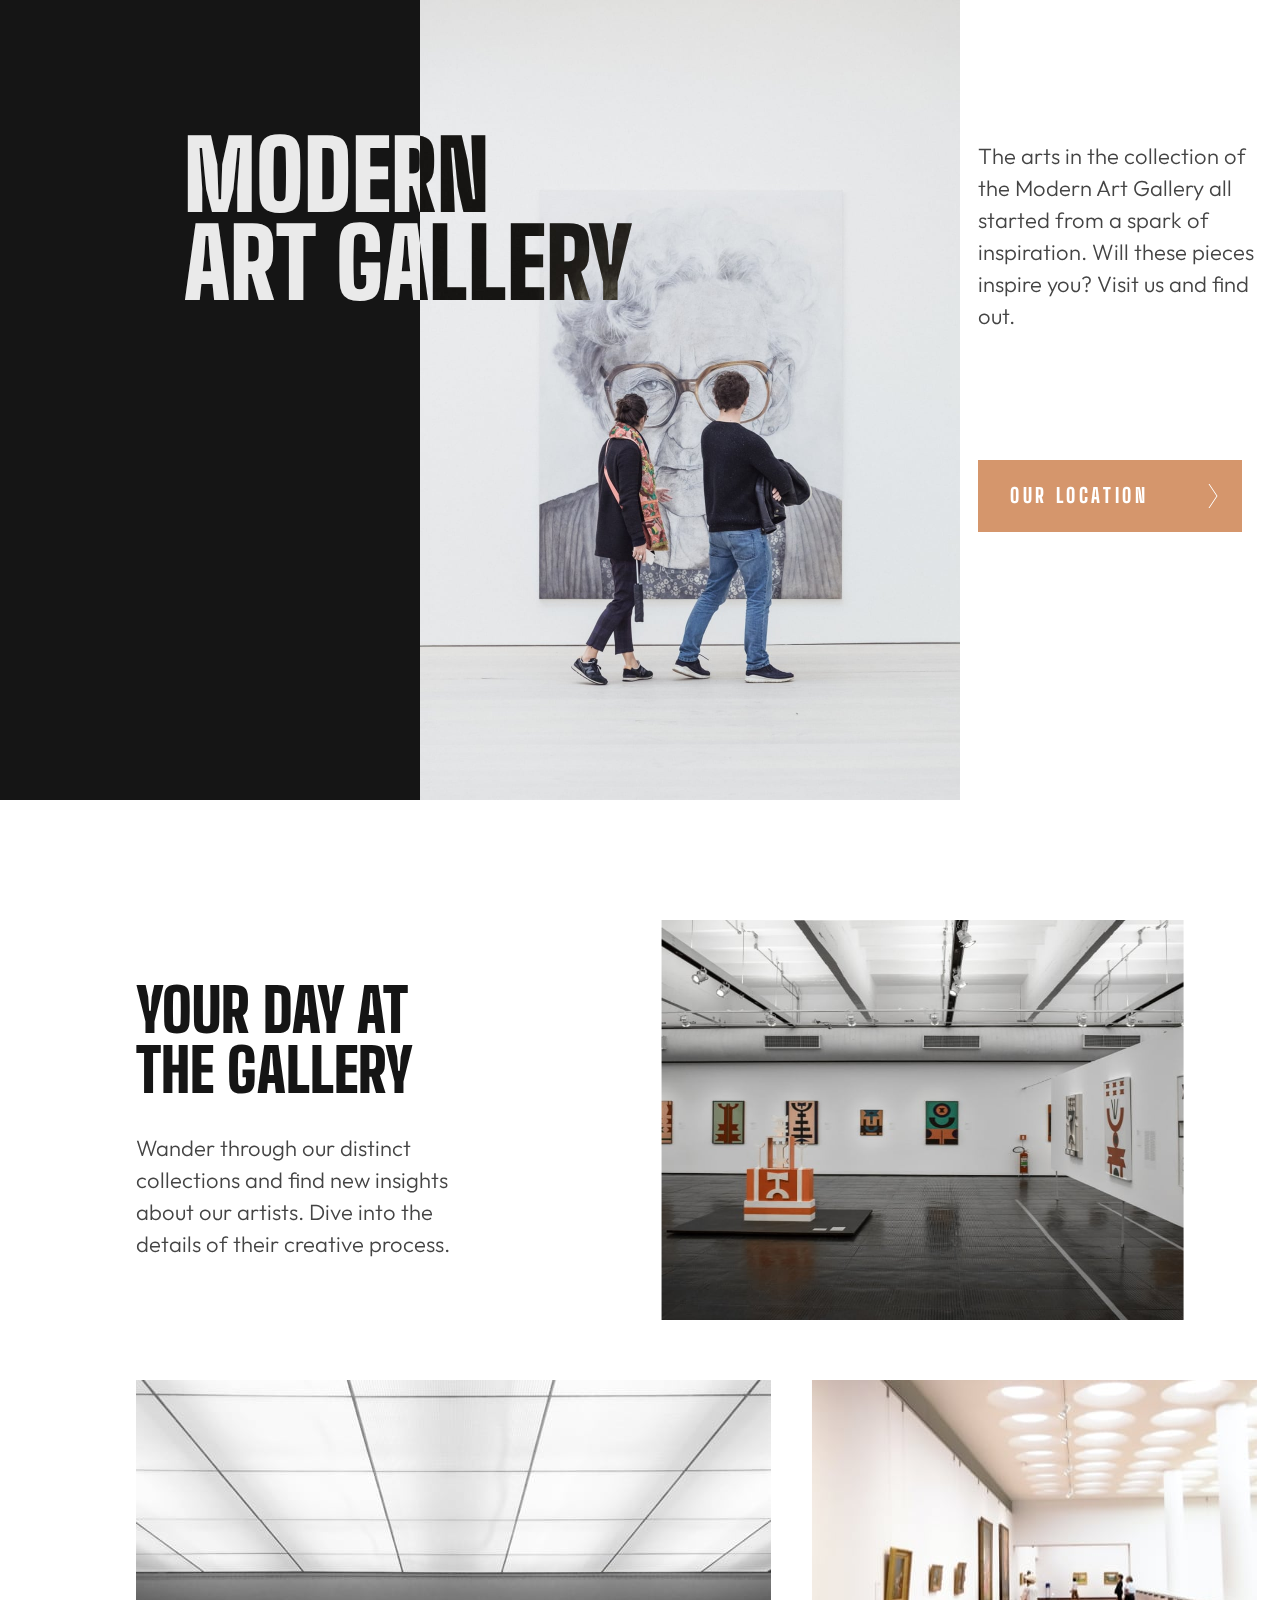
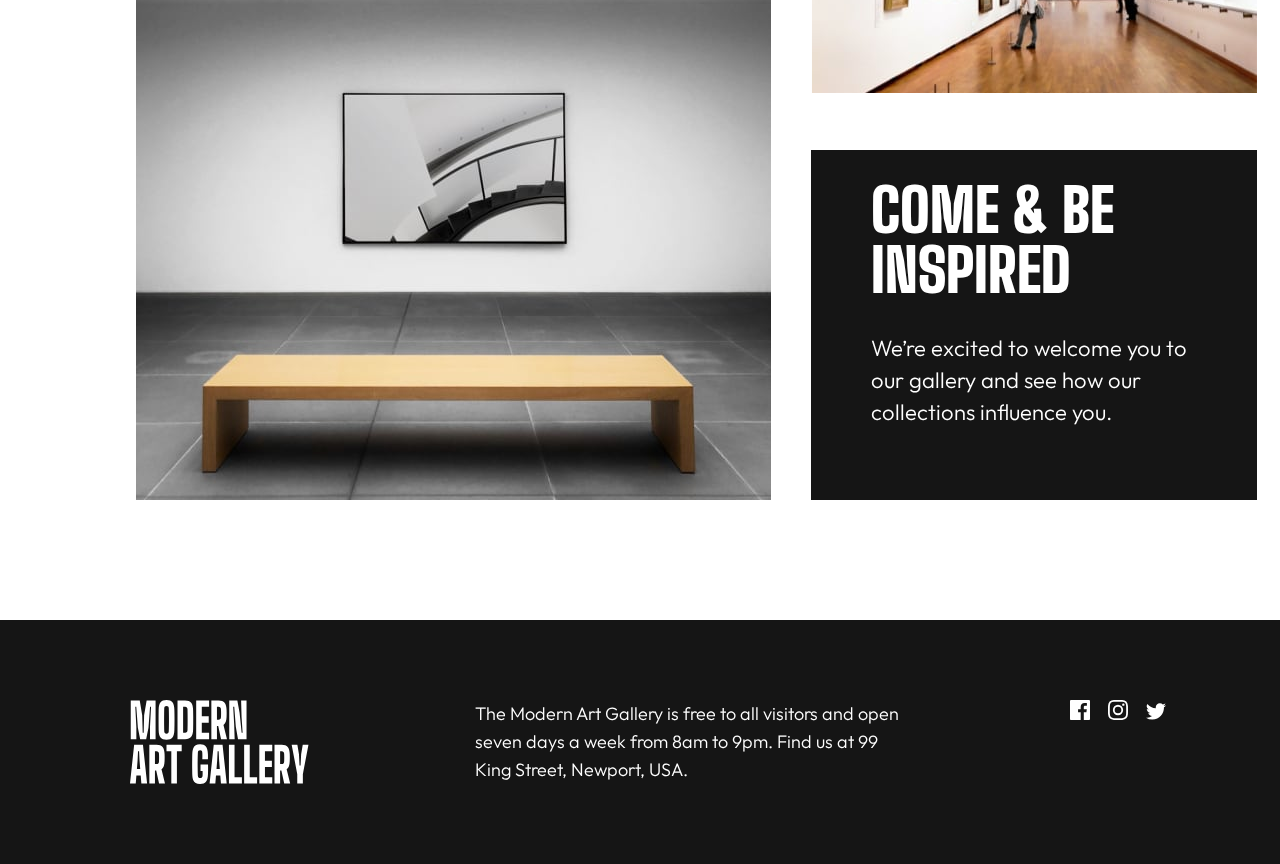
==== index.html @ 8eda13a5 "add files via upload" ====
<!DOCTYPE html>
<html lang="en">
<head>
  <meta charset="UTF-8">
  <meta name="viewport" content="width=device-width, initial-scale=1.0">
  <link rel="stylesheet" href="./style/style.css">
  <link rel="stylesheet" href="./style/reset.css">
  <link href="https://fonts.googleapis.com/css2?family=Outfit:wght@300&display=swap" rel="stylesheet">
  <link href="https://fonts.googleapis.com/css2?family=Big+Shoulders+Display:wght@800;900&display=swap" rel="stylesheet">

  <link rel="icon" type="image/png" sizes="32x32" href="./assets/favicon-32x32.png">
  
  <title>Art gallery website</title>
</head>
<body>

  <header>
    <div class="general-header">
      <div class="header-text">
        <h1 class="header1">MODERN ART GALLERY</h1>
      </div>
      <img class="mobile-image" srcset="./assets/mobile/image-hero.jpg 375w, ./assets/mobile/image-hero@2x.jpg 750w " alt="mobile photo">
      <div class="main-header">
        <h1 class="header1">MODERN<br> ART GALLERY</h1>
        <div class="flex1">
           <p class="paragraph1">The arts in the collection of the Modern Art Gallery all started from a spark of inspiration. Will these pieces inspire you? Visit us and find out.</p>
           <a href="./location.html" class="button-location" >
           <div class="button">OUR LOCATION</div>
           <img src="./assets/icon-arrow-right.svg"  alt="icon arrow right">
        </div>
        </a>
      </div>
    </div>
</header>


<main>
      <div class="container">
           <div class="content">
                <img src="./assets/mobile/image-grid-1@2x.jpg" alt="image grid">
                <div class="main-content">
                <h2 class="header2">Your Day at the Gallery</h2>
                <p class="paragraph1">Wander through our distinct collections and find new insights about our artists. Dive into the details of their creative process.</p>
                </div>
            </div>

            <div class="pictures">
                 <img class="picture1"src="./assets/mobile/image-grid-2@2x.jpg" alt="image grid">
                 <div class="right-grid">
                      <img class="picture2" src="./assets/mobile/image-grid-3@2x.jpg" class="grid-picture" alt="image grid">
                      <div class="grid-text">
                           <h2 class="header3">COME & BE INSPIRED</h2>
                           <p class="paragraph2">We’re excited to welcome you to our gallery and see how our collections influence you.</p>
                      </div>
                  </div>
            </div>
       </div>
</main>


<footer>
       <img class="logo" src="./assets/logo-light.svg" alt="light logo">
       <p class="paragraph3">The Modern Art Gallery is free to all visitors and open seven days a week from 8am to 9pm. Find us at 99 King Street, Newport, USA.</p>
       
       <div class="footer-icons">
        <a class="icons" href="#"><svg width="20" height="20" xmlns="http://www.w3.org/2000/svg"><path d="M18.896 0H1.104C.494 0 0 .494 0 1.104v17.793C0 19.506.494 20 1.104 20h9.58v-7.745H8.076V9.237h2.606V7.01c0-2.583 1.578-3.99 3.883-3.99 1.104 0 2.052.082 2.329.119v2.7h-1.598c-1.254 0-1.496.597-1.496 1.47v1.928h2.989l-.39 3.018h-2.6V20h5.098c.608 0 1.102-.494 1.102-1.104V1.104C20 .494 19.506 0 18.896 0Z" fill="#FFF"/></svg></a>
        <a class="icons" href="#"><svg width="20" height="20" xmlns="http://www.w3.org/2000/svg"><path d="M10 1.802c2.67 0 2.987.01 4.042.059 2.71.123 3.975 1.409 4.099 4.099.048 1.054.057 1.37.057 4.04 0 2.672-.01 2.988-.057 4.042-.124 2.687-1.387 3.975-4.1 4.099-1.054.048-1.37.058-4.041.058-2.67 0-2.987-.01-4.04-.058-2.718-.124-3.977-1.416-4.1-4.1-.048-1.054-.058-1.37-.058-4.041 0-2.67.01-2.986.058-4.04.124-2.69 1.387-3.977 4.1-4.1 1.054-.048 1.37-.058 4.04-.058ZM10 0C7.284 0 6.944.012 5.877.06 2.246.227.227 2.242.061 5.877.01 6.944 0 7.284 0 10s.012 3.057.06 4.123c.167 3.632 2.182 5.65 5.817 5.817 1.067.048 1.407.06 4.123.06s3.057-.012 4.123-.06c3.629-.167 5.652-2.182 5.816-5.817.05-1.066.061-1.407.061-4.123s-.012-3.056-.06-4.122C19.777 2.249 17.76.228 14.124.06 13.057.01 12.716 0 10 0Zm0 4.865a5.135 5.135 0 1 0 0 10.27 5.135 5.135 0 0 0 0-10.27Zm0 8.468a3.333 3.333 0 1 1 0-6.666 3.333 3.333 0 0 1 0 6.666Zm5.338-9.87a1.2 1.2 0 1 0 0 2.4 1.2 1.2 0 0 0 0-2.4Z" fill="#FFF"/></svg></a>
        <a class="icons" href="#"><svg width="20" height="17" xmlns="http://www.w3.org/2000/svg"><path d="M20 2.172a8.192 8.192 0 0 1-2.357.646 4.11 4.11 0 0 0 1.805-2.27 8.22 8.22 0 0 1-2.606.996A4.096 4.096 0 0 0 13.847.248c-2.65 0-4.596 2.472-3.998 5.037A11.648 11.648 0 0 1 1.392 1a4.109 4.109 0 0 0 1.27 5.478 4.086 4.086 0 0 1-1.858-.513c-.045 1.9 1.318 3.679 3.291 4.075a4.113 4.113 0 0 1-1.853.07 4.106 4.106 0 0 0 3.833 2.849A8.25 8.25 0 0 1 0 14.658a11.616 11.616 0 0 0 6.29 1.843c7.618 0 11.923-6.434 11.663-12.205A8.354 8.354 0 0 0 20 2.172Z" fill="#FFF"/></svg></a>
       </div>

</footer>

</body>
</html>
---- style/style.css ----
:root {
  --brown: #d5966c;
  --almost-black: #151515;
  --white: #ffffff;
  --dark-gray: #444444;
}
.paragraph1,
.paragraph2,
.paragraph3 {
  font-family: "Outfit", sans-serif;
}
.header1,
.button,
.header2,
.header3 {
  font-family: "Big Shoulders Display", cursive;
}
body {
  overflow-x: hidden;
  
}

.header1 {
  font-weight: 900;
  font-size: 96px;
  line-height: 88px;
  text-transform: uppercase;
  width: 514px;
  height: 176px;
  padding-top: 1px;
  padding-left: 19px;
}

.header2 {
  font-size: 60px;
  line-height: 60px;
  font-weight: 900;
  text-transform: uppercase;
  padding-bottom: 32px;
  color: var(--almost-black);
}
.header3 {
  font-size: 60px;
  line-height: 60px;
  font-weight: 900;
  text-transform: uppercase;
  padding-bottom: 32px;
  color: var(--white);
}
.paragraph1 {
  color: var(--dark-gray);
  font-weight: 300;
  font-size: 22px;
  line-height: 32px;
  width: 350px;
  height: 160px;
  display: inline;
}
.button {
  background: var(--brown);
  padding: 24px 35px 24px 32px;
  color: var(--white);
  font-weight: 800;
  font-size: 20px;
  line-height: 23.94px;
  margin-top: 64px;
  cursor: pointer;
  letter-spacing: 3.63636px;
}

.flex1 {
  padding-top: 10px;
  padding-left: 280px;
  width: 300px;
}

.paragraph2 {
  color: var(--white);
  font-weight: 300;
  font-size: 22px;
  line-height: 32px;
}
.paragraph3 {
  font-weight: 300;
  font-size: 18px;
  line-height: 28px;
  color: var(--white);
  max-width: 430px;
}
.button-location {
  display: flex;
  text-decoration: none;
  padding-top: 64px;
}

a img {
  background: var(--brown);
  padding: 24px;
  margin-top: 64px;
}

.header-text {
  display: none;
}

.mobile-image {
  width: 100%;
  display: none;
}

.main-header {
  display: flex;
  padding: 130px 164px 180px 165px;
}

.main-header > p {
  margin: 32px 0;
}
main {
  padding: 120px 16px;
}
.general-header {
  display: flex;
  background-color: var(--almost-black);
  width: 75%;
  height: 800px;
  background-image: url(../assets/desktop/image-hero@2x.jpg);
  background-position: right top;
  background-repeat: no-repeat;
  background-size: contain;
}

.main-header > h1 {
  color: var(--white);
  width: 514px;
  mix-blend-mode: difference;
}
.content {
  display: flex;
  flex-direction: row-reverse;
  padding-right: 164px;
  padding-left: 165px;
  justify-content: space-between;
  align-items: center;
}
.content > img {
  width: 2000px;
  height: 400px;
  transform: translateX(16%);
}
.main-content {
  padding-right: 125px;
  margin-left: -45px;
}
.picture1 {
  display: none;
}
.pictures {
  display: flex;
  padding-top: 60px;
  padding-left: 120px;
}
.pictures::before {
  content: url(../assets/desktop/image-grid-2.jpg);
  z-index: 99;
  width: 635px;
  height: 720px;
}
.pictures::after {
  content: url(../assets/desktop/image-grid-3.jpg);
  transform: translate(-109%, 0%);
}

.picture2 {
  display: none;
}
.right-grid {
  display: flex;
  flex-direction: column-reverse;
  justify-content: space-between;
}

.grid-text {
  background: var(--almost-black);
  width: 350px;
  height: 320px;
  padding: 30px 36px 0px 60px;
  margin: 0px 40px;
}
footer {
  background: var(--almost-black);
  display: flex;
  padding: 80px 100px 80px 130px;
  justify-content: space-between;
}

.logo {
  width: 180px;
}

.footer-icons a {
  padding: 16px 14px 0 0;
}
.icons:hover path {
  fill: #d5966c;
  cursor: pointer;
  transition: all 0.3s ease-in-out;
}
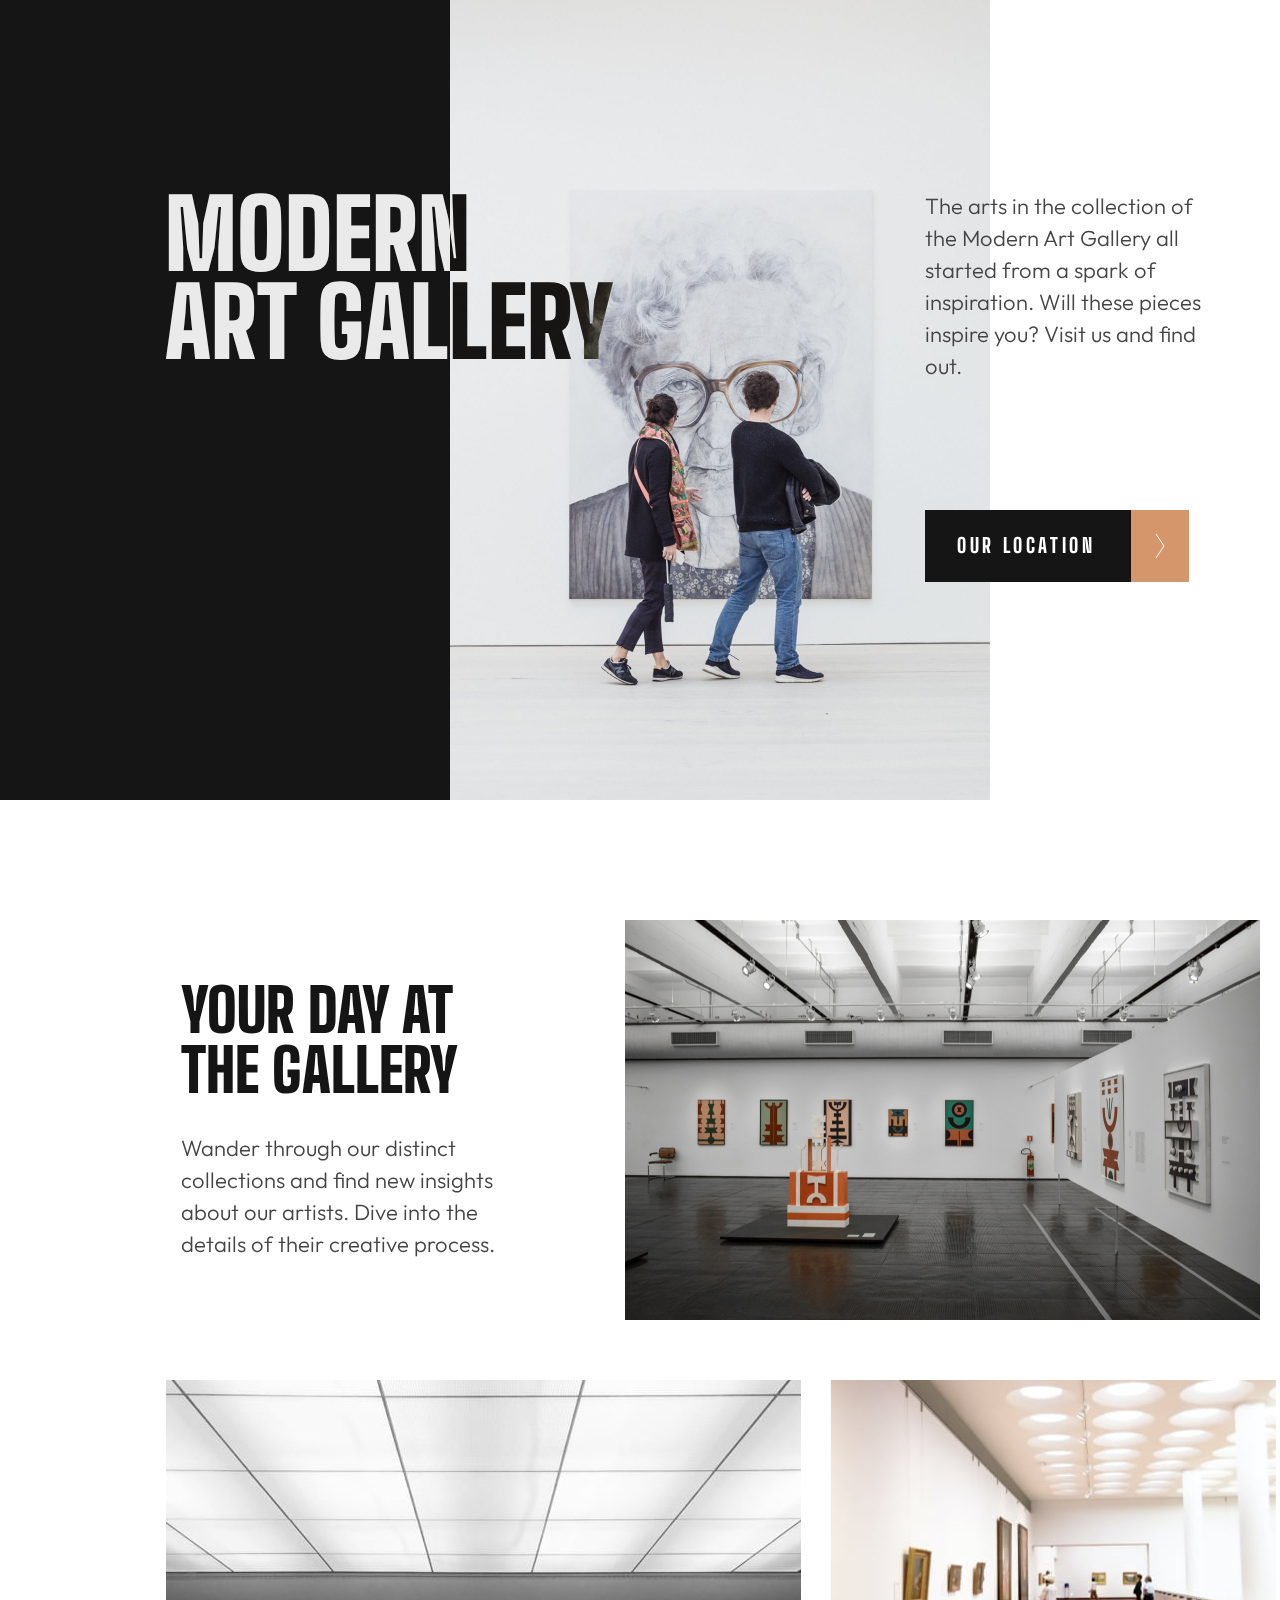
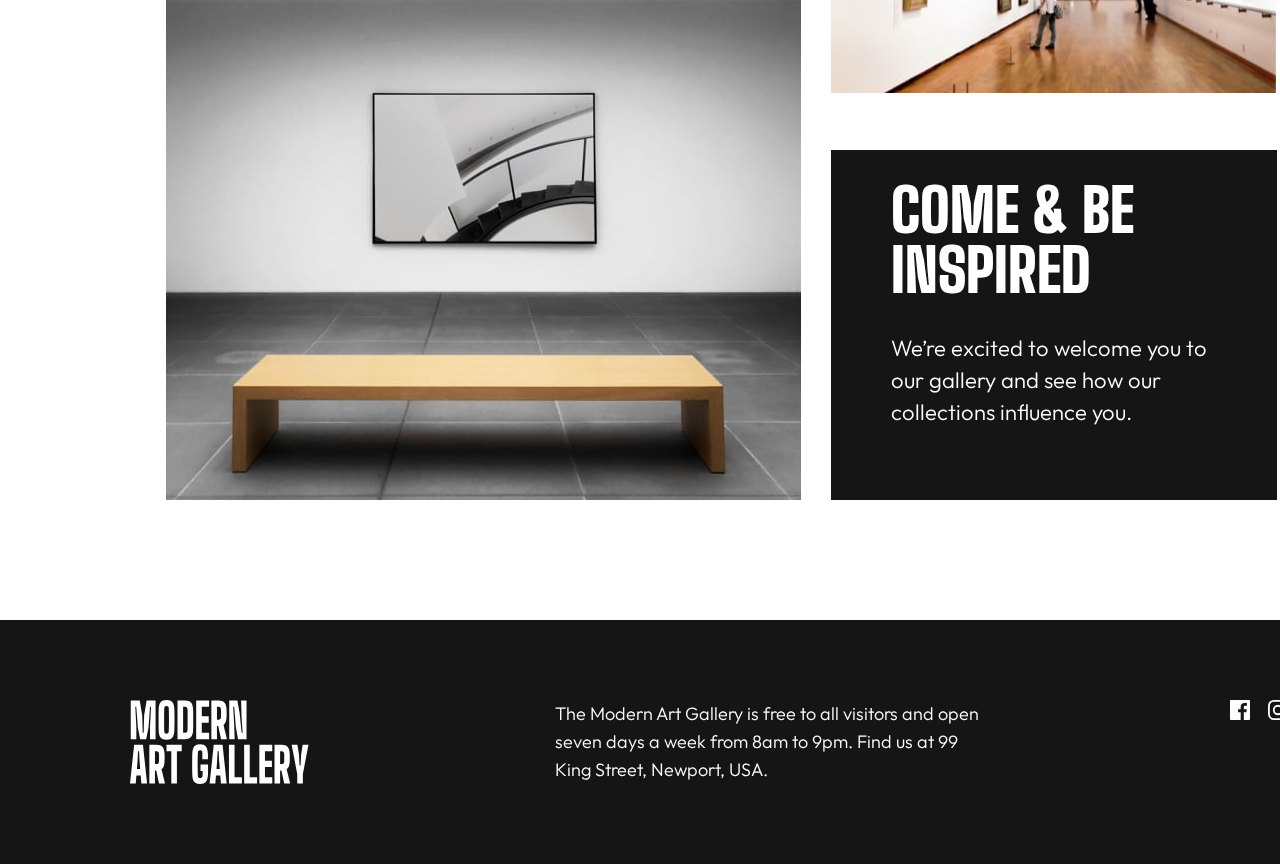
==== commit 4ea4b13b: "updated files" ====
--- a/index.html
+++ b/index.html
@@ -37,7 +37,7 @@
 <main>
       <div class="container">
            <div class="content">
-                <img src="./assets/mobile/image-grid-1@2x.jpg" alt="image grid">
+                <img src="./assets/desktop/Rectangle.jpg" alt="image grid">
                 <div class="main-content">
                 <h2 class="header2">Your Day at the Gallery</h2>
                 <p class="paragraph1">Wander through our distinct collections and find new insights about our artists. Dive into the details of their creative process.</p>
--- a/style/style.css
+++ b/style/style.css
@@ -16,8 +16,7 @@
   font-family: "Big Shoulders Display", cursive;
 }
 body {
-  overflow-x: hidden;
-  
+  width: 1440px;
 }
 
 .header1 {
@@ -27,8 +26,6 @@
   text-transform: uppercase;
   width: 514px;
   height: 176px;
-  padding-top: 1px;
-  padding-left: 19px;
 }
 
 .header2 {
@@ -57,7 +54,7 @@
   display: inline;
 }
 .button {
-  background: var(--brown);
+  background: var(--almost-black);
   padding: 24px 35px 24px 32px;
   color: var(--white);
   font-weight: 800;
@@ -69,9 +66,14 @@
 }
 
 .flex1 {
-  padding-top: 10px;
-  padding-left: 280px;
+  padding-left: 246px;
   width: 300px;
+}
+.button-location:hover .button{
+  background: var(--brown);
+}
+.button-location:hover > img {
+ background:var(--almost-black);
 }
 
 .paragraph2 {
@@ -110,7 +112,7 @@
 
 .main-header {
   display: flex;
-  padding: 130px 164px 180px 165px;
+  padding: 190px 160px 180px 165px;
 }
 
 .main-header > p {
@@ -122,7 +124,7 @@
 .general-header {
   display: flex;
   background-color: var(--almost-black);
-  width: 75%;
+  width: 990px;
   height: 800px;
   background-image: url(../assets/desktop/image-hero@2x.jpg);
   background-position: right top;
@@ -142,15 +144,16 @@
   padding-left: 165px;
   justify-content: space-between;
   align-items: center;
+  
 }
 .content > img {
-  width: 2000px;
+  width: 635px;
   height: 400px;
-  transform: translateX(16%);
+  ;
+
 }
 .main-content {
   padding-right: 125px;
-  margin-left: -45px;
 }
 .picture1 {
   display: none;
@@ -158,7 +161,7 @@
 .pictures {
   display: flex;
   padding-top: 60px;
-  padding-left: 120px;
+  padding-left: 150px;
 }
 .pictures::before {
   content: url(../assets/desktop/image-grid-2.jpg);
@@ -168,7 +171,7 @@
 }
 .pictures::after {
   content: url(../assets/desktop/image-grid-3.jpg);
-  transform: translate(-109%, 0%);
+  transform: translateX(-107%);
 }
 
 .picture2 {
@@ -185,7 +188,7 @@
   width: 350px;
   height: 320px;
   padding: 30px 36px 0px 60px;
-  margin: 0px 40px;
+  margin: 0px 30px;
 }
 footer {
   background: var(--almost-black);
@@ -206,3 +209,6 @@
   cursor: pointer;
   transition: all 0.3s ease-in-out;
 }
+
+
+
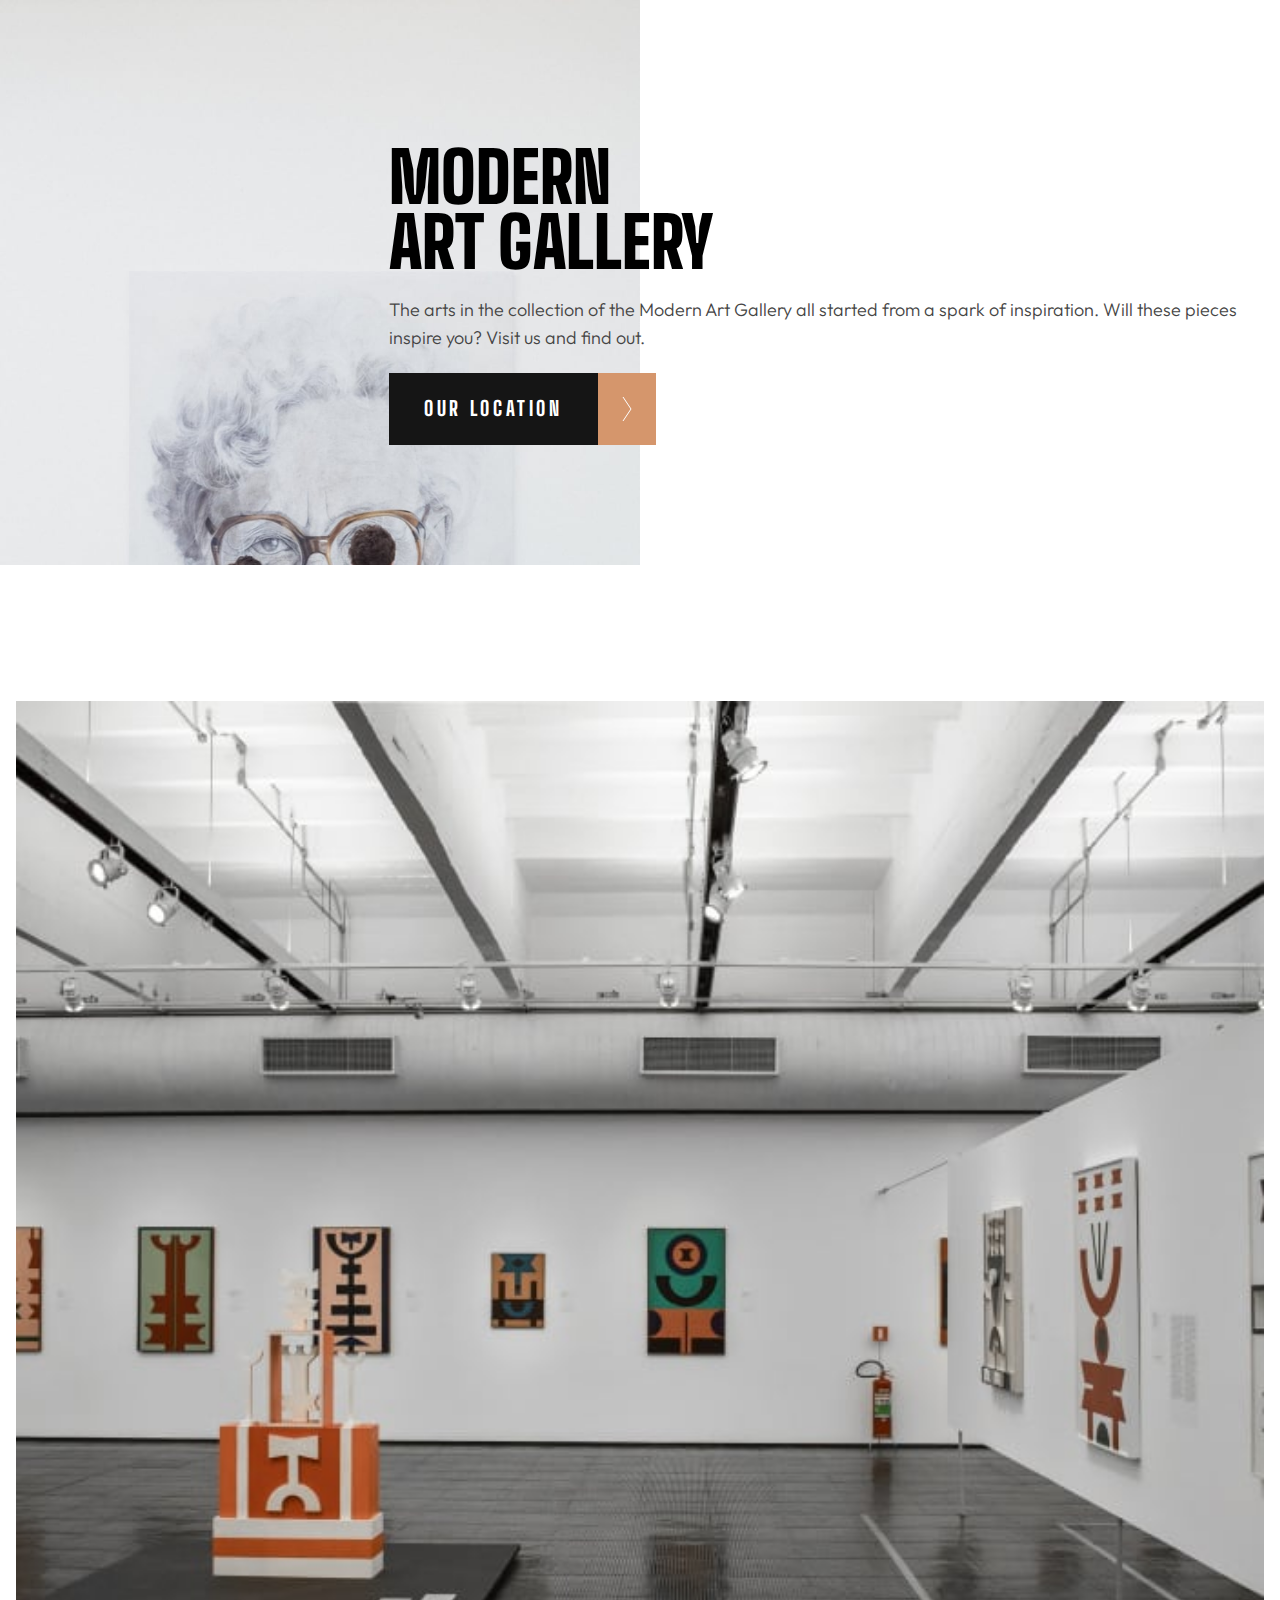
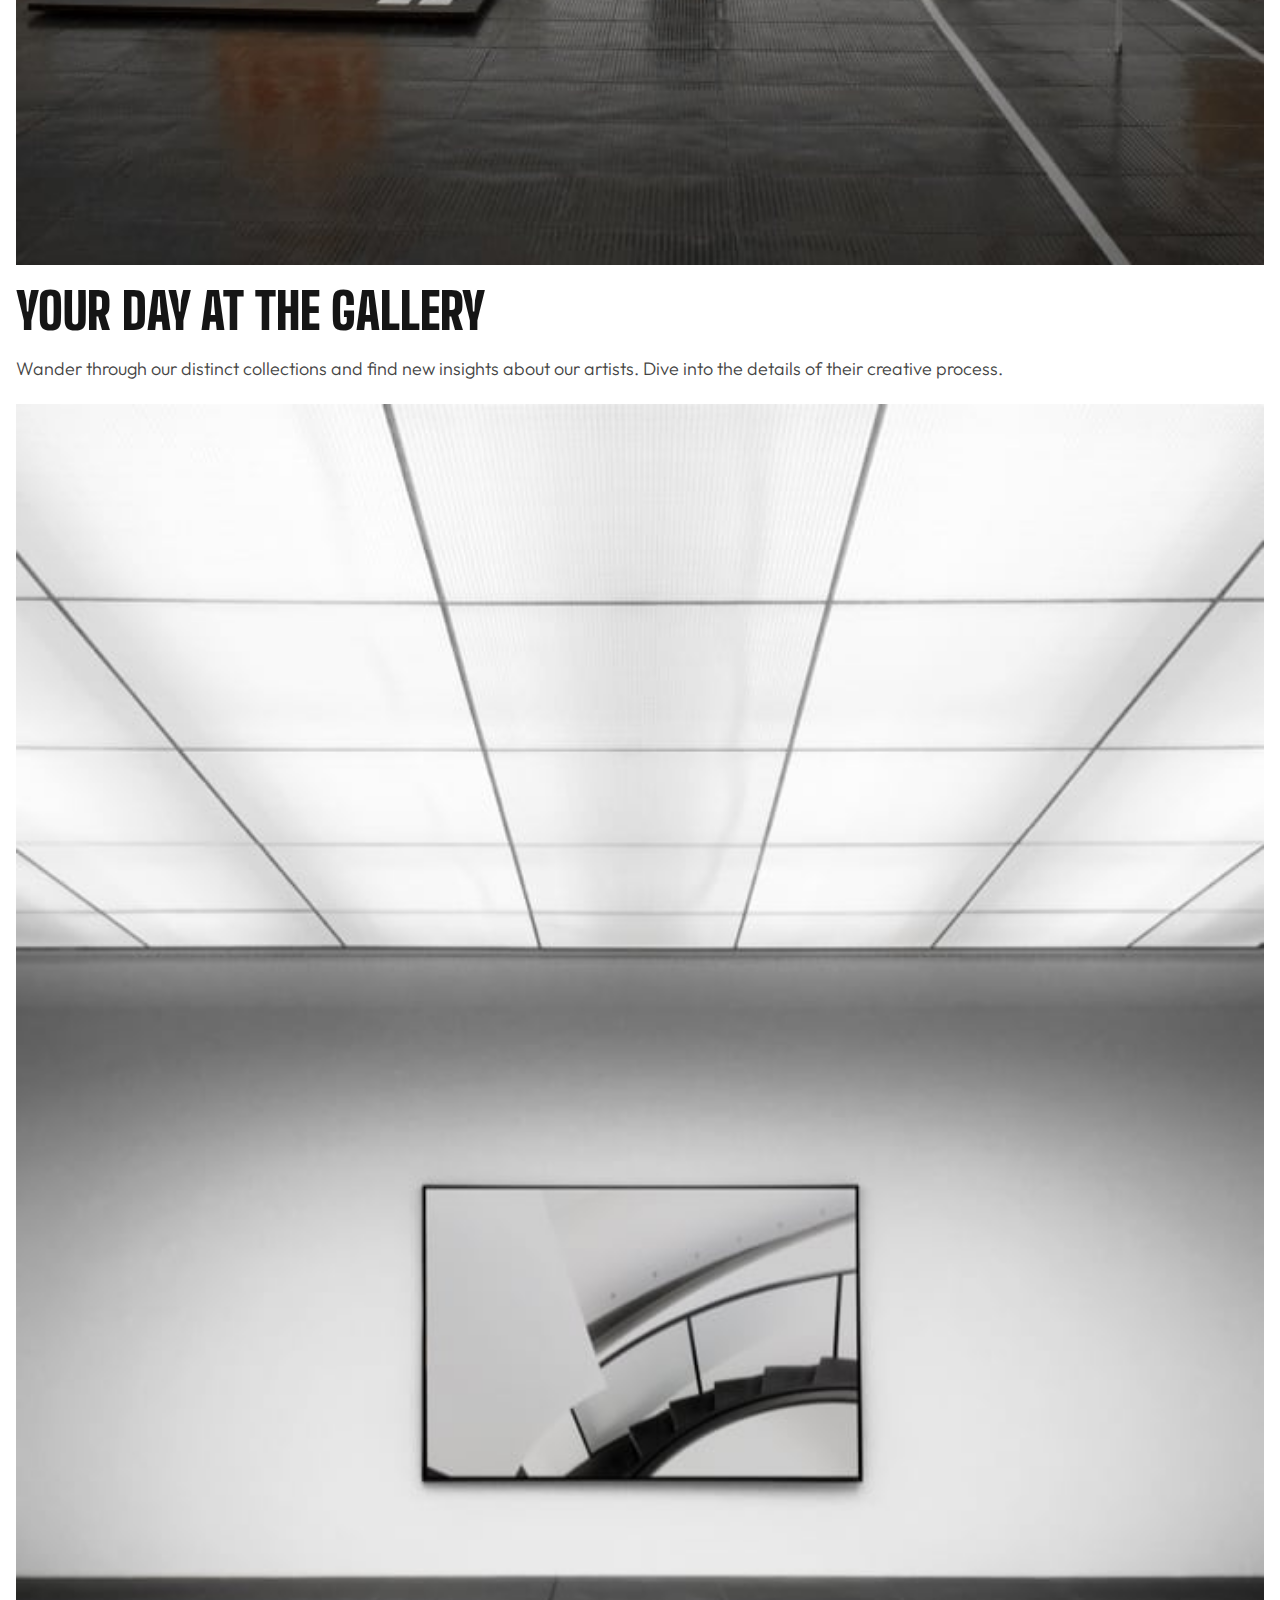
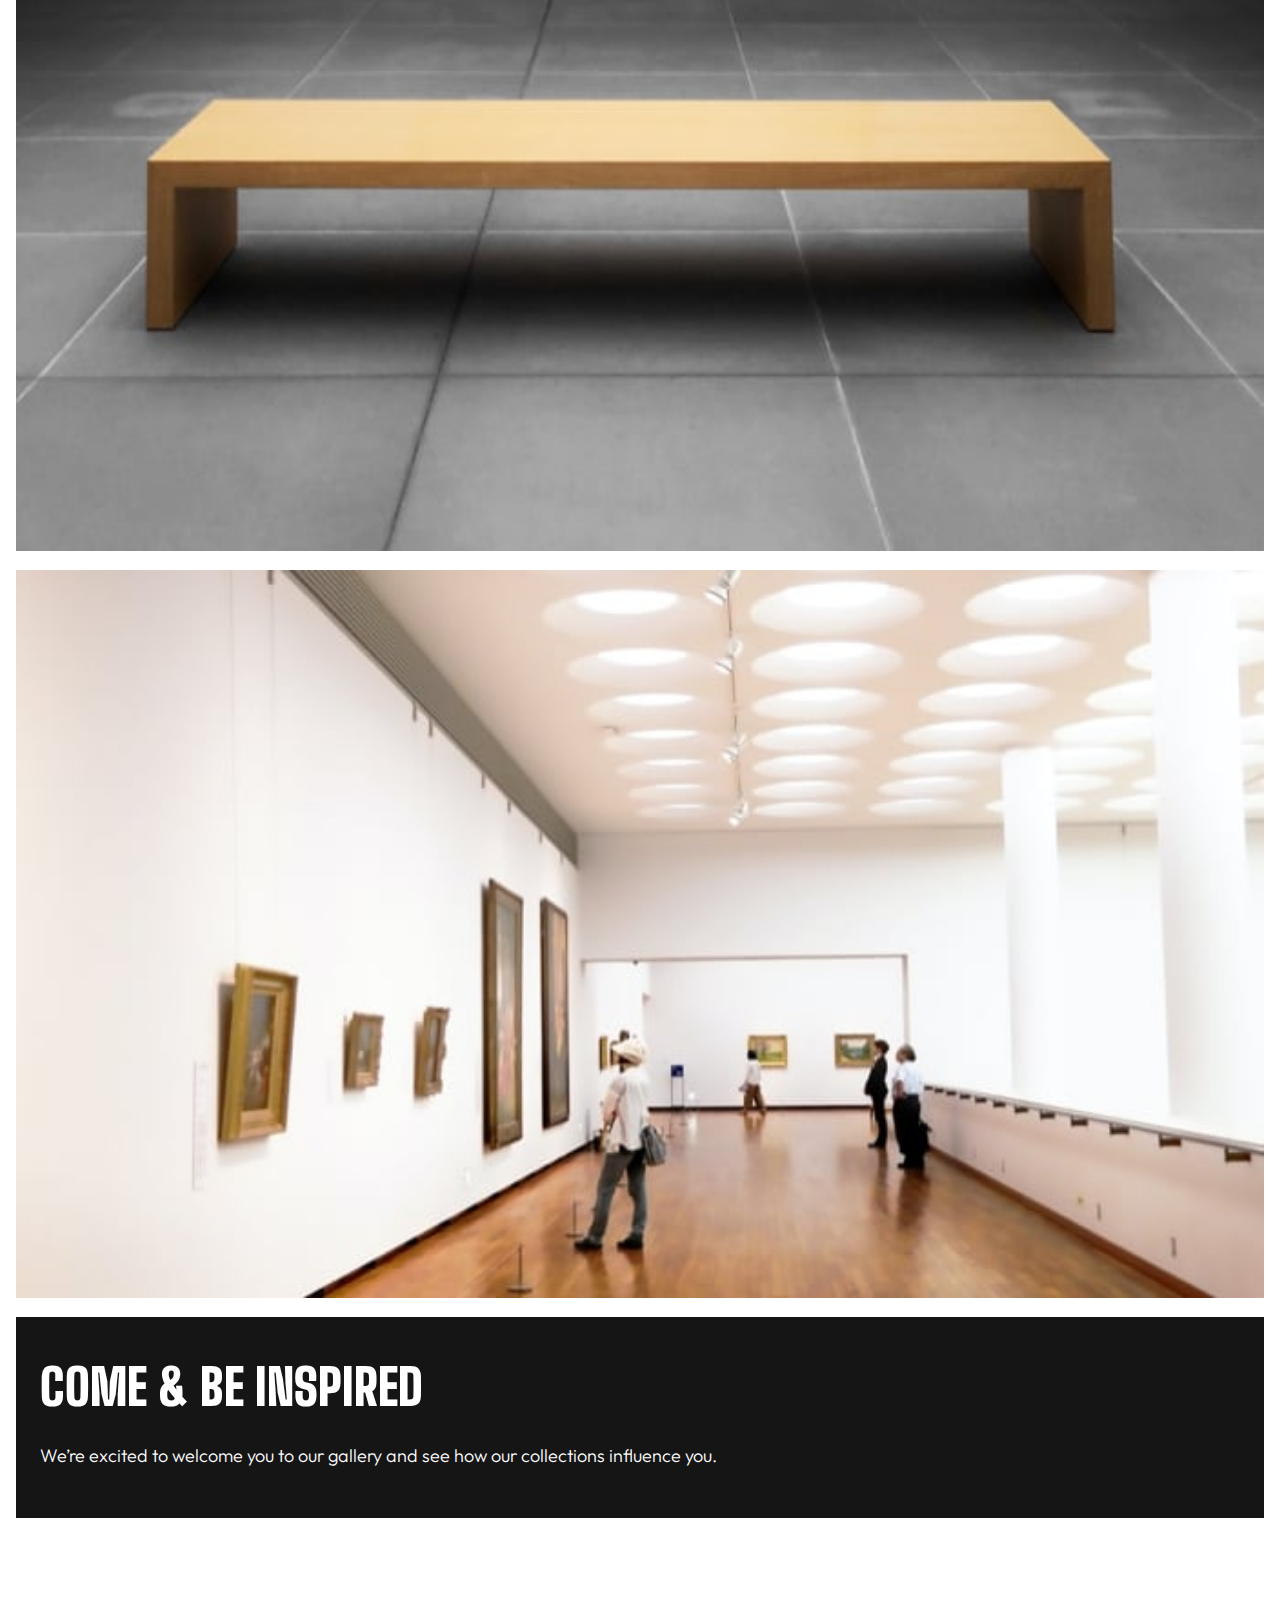
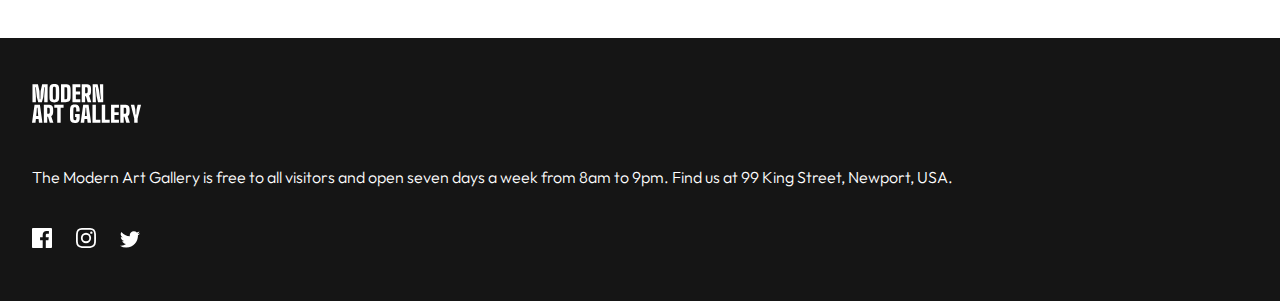
==== commit 1561dd01: "update responsive design" ====
--- a/index.html
+++ b/index.html
@@ -37,7 +37,7 @@
 <main>
       <div class="container">
            <div class="content">
-                <img src="./assets/desktop/Rectangle.jpg" alt="image grid">
+                <img src="./assets/mobile/image-grid-1@2x.jpg" alt="image grid">
                 <div class="main-content">
                 <h2 class="header2">Your Day at the Gallery</h2>
                 <p class="paragraph1">Wander through our distinct collections and find new insights about our artists. Dive into the details of their creative process.</p>
--- a/style/style.css
+++ b/style/style.css
@@ -4,6 +4,7 @@
   --white: #ffffff;
   --dark-gray: #444444;
 }
+
 .paragraph1,
 .paragraph2,
 .paragraph3 {
@@ -15,6 +16,158 @@
 .header3 {
   font-family: "Big Shoulders Display", cursive;
 }
+/* Mobile First Design */
+.header1 {
+  font-weight: 900;
+  font-size: 3.75rem;
+  line-height: 3.438rem;
+  text-transform: uppercase;
+}
+.header2 {
+  font-size: 3.125rem;
+  line-height: 2.813rem;
+  font-weight: 900;
+  text-transform: uppercase;
+  color: var(--almost-black);
+  margin: 21px 0;
+}
+.header3 {
+  font-size: 3.125rem;
+  line-height: 2.813rem;
+  font-weight: 900;
+  text-transform: uppercase;
+  padding-bottom: 32px;
+  color: var(--white);
+}
+.paragraph1 {
+  color: var(--dark-gray);
+  font-weight: 300;
+  font-size: 1.125rem;
+  line-height: 1.75rem;
+  margin: 21px 0;
+}
+.button {
+  background: var(--almost-black);
+  color: var(--white);
+  font-weight: 800;
+  font-size: 1.25rem;
+  line-height: 1.496rem;
+  cursor: pointer;
+  letter-spacing: 0.228rem;
+  padding: 24px 35px;
+}
+.paragraph2 {
+  color: var(--white);
+  font-weight: 300;
+  font-size: 1.125rem;
+  line-height: 1.75rem;
+}
+.paragraph3 {
+  font-weight: 300;
+  font-size: 1rem;
+  line-height: 1.625rem;
+  color: var(--white);
+  margin: 38px 0;
+}
+.header-text {
+  display: none;
+}
+.mobile-image {
+  width: 100%;
+}
+.main-header {
+  padding: 32px 16px 16px;
+}
+a img {
+  background: var(--brown);
+  padding: 24px;
+}
+.button-location {
+  display: flex;
+  text-decoration: none;
+}
+.container {
+  padding: 120px 16px;
+}
+.content img {
+  width: 100%;
+}
+.content {
+  margin: 16px 0;
+}
+.picture1 {
+  width: 100%;
+}
+.picture2 {
+  width: 100%;
+  margin-top: 16px;
+}
+.grid-text {
+  background: var(--almost-black);
+  padding: 48px 24px;
+  margin-top: 16px;
+}
+
+footer {
+  background: var(--almost-black);
+  padding: 46px 32px 50px 32px;
+}
+
+.logo {
+  width: 110px;
+}
+
+.footer-icons a {
+  padding: 16px 20px 0 0;
+}
+
+.button-location:hover .button {
+  background: var(--brown);
+}
+.button-location:hover > img {
+  background: var(--almost-black);
+}
+.icons:hover path {
+  fill: #d5966c;
+  cursor: pointer;
+  transition: all 0.3s ease-in-out;
+}
+
+/* Responsive web design for Tablet */
+
+@media screen and (min-width: 768px) {
+  .mobile-image {
+    display: none;
+  }
+  .general-header {
+    display: flex;
+    flex-wrap: nowrap;
+    align-items: center;
+    position: relative;
+    background-image: url(../assets/tablet/image-hero@2x.jpg);
+    background-position: left top;
+    background-repeat: no-repeat;
+    background-size: 50% 200%;
+  }
+
+  .header1 {
+    font-size: 4.375rem;
+    line-height: 4.063rem;
+  }
+  .header2 {
+    margin: 21px 0;
+  }
+  .header3 {
+    padding-bottom: 32px;
+  }
+
+  .main-header {
+    padding: 145px 40px 120px 389px;
+  }
+}
+
+/*
+
 body {
   width: 1440px;
 }
@@ -69,11 +222,11 @@
   padding-left: 246px;
   width: 300px;
 }
-.button-location:hover .button{
+.button-location:hover .button {
   background: var(--brown);
 }
 .button-location:hover > img {
- background:var(--almost-black);
+  background: var(--almost-black);
 }
 
 .paragraph2 {
@@ -101,9 +254,7 @@
   margin-top: 64px;
 }
 
-.header-text {
-  display: none;
-}
+
 
 .mobile-image {
   width: 100%;
@@ -144,13 +295,10 @@
   padding-left: 165px;
   justify-content: space-between;
   align-items: center;
-  
 }
 .content > img {
   width: 635px;
   height: 400px;
-  ;
-
 }
 .main-content {
   padding-right: 125px;
@@ -210,5 +358,19 @@
   transition: all 0.3s ease-in-out;
 }
 
-
-
+@media screen and (max-width: 375px) {
+  .general-header {
+    display: none;
+  }
+  #header-mobile {
+    display: block;
+    color: var(--almost-black);
+  }
+
+  .mobile-image {
+    width: 100%;
+    display: block;
+  }
+
+}
+*/
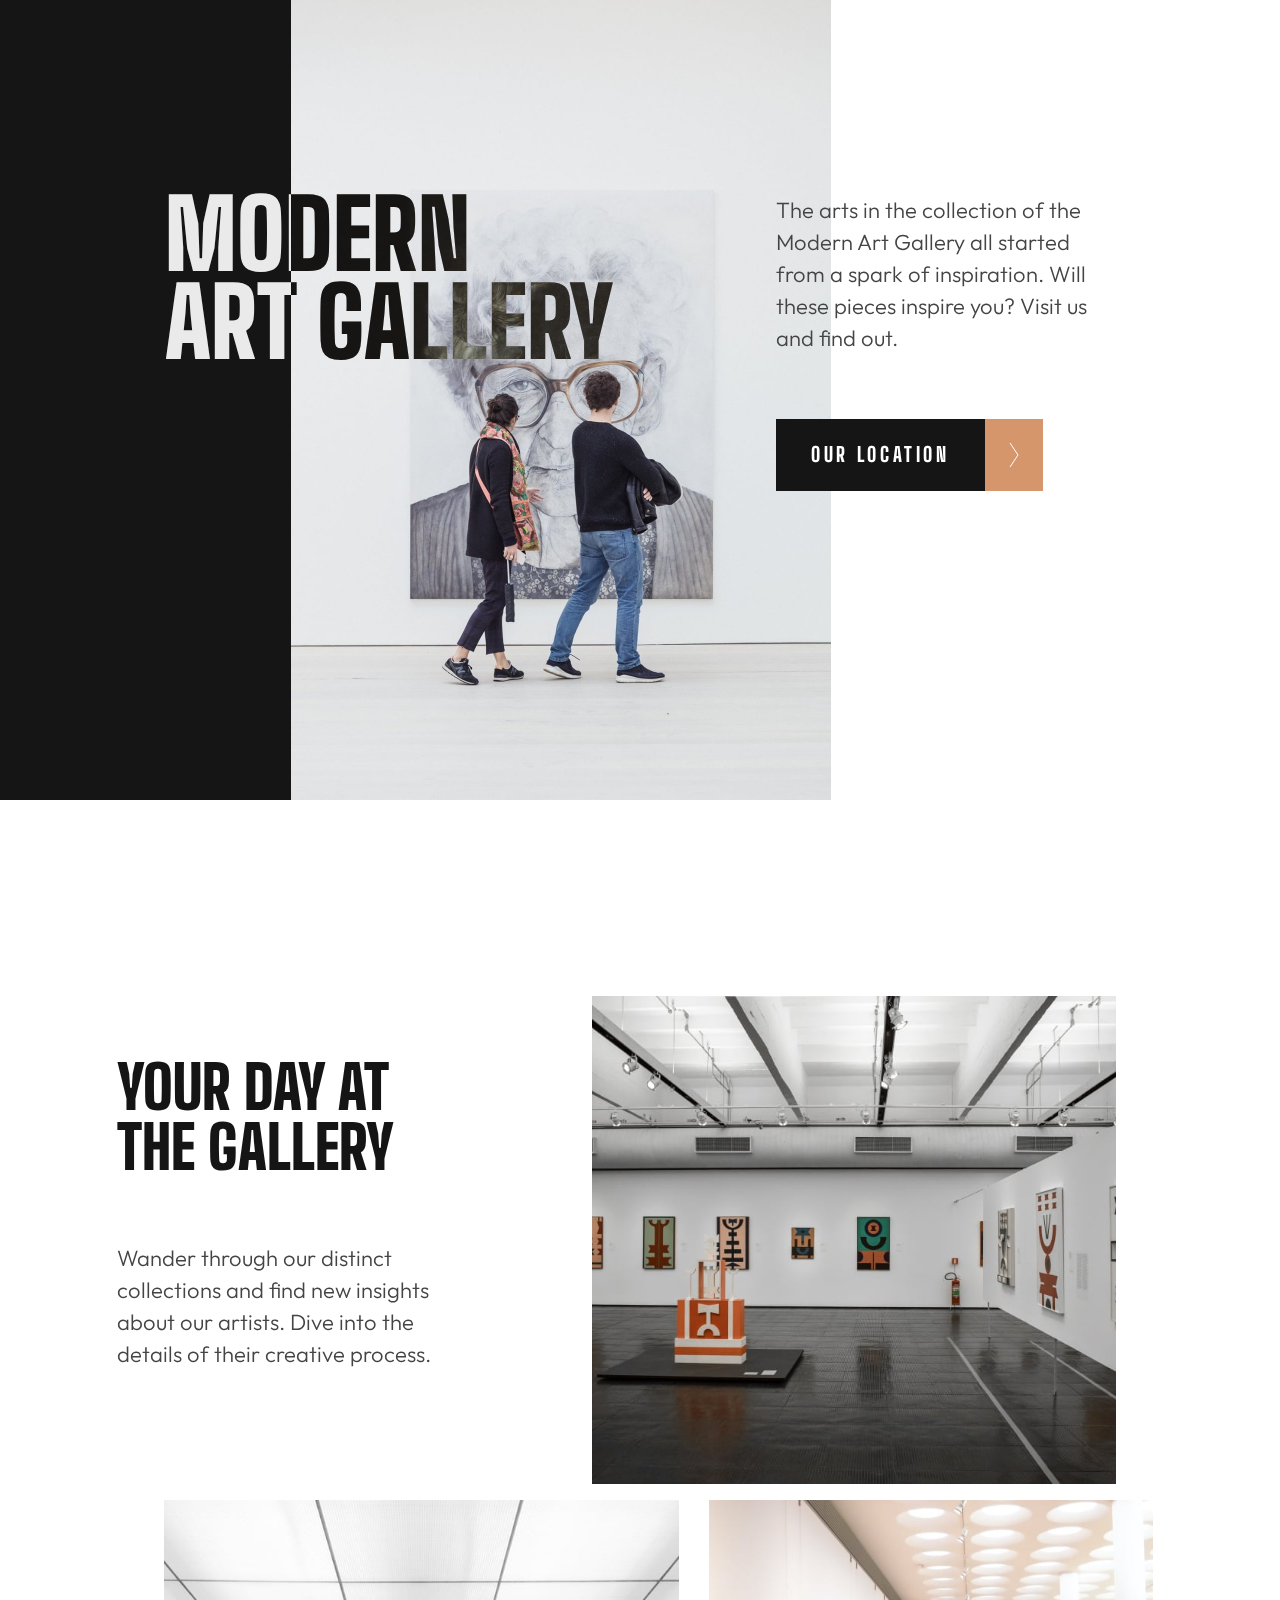
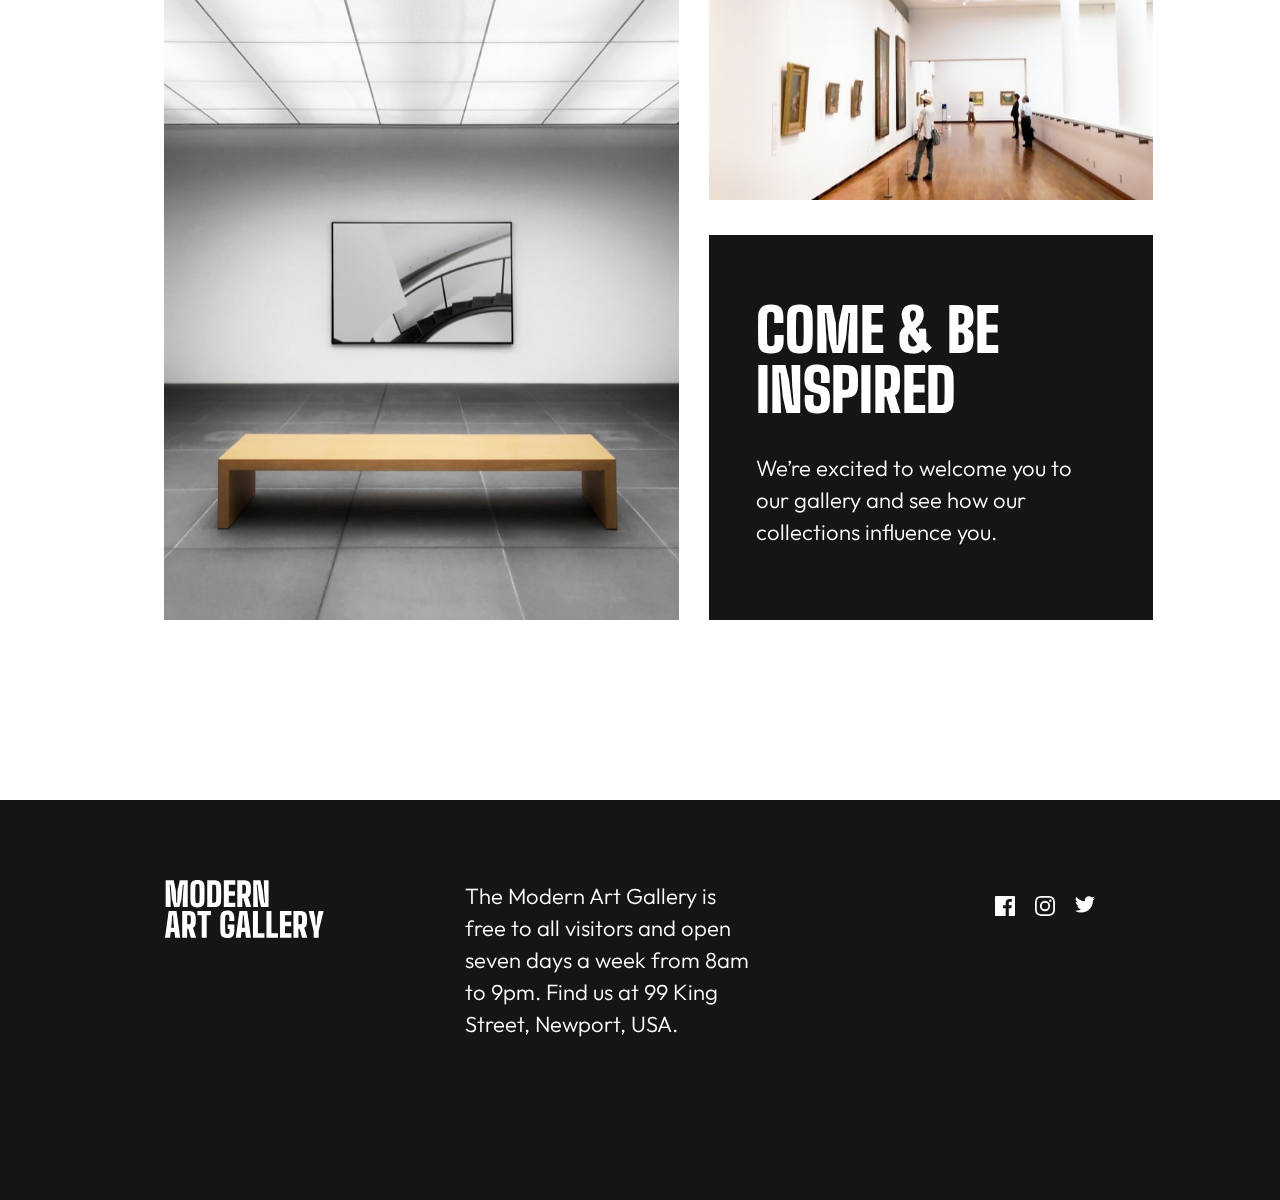
==== commit 22c40caf: "updated files" ====
--- a/index.html
+++ b/index.html
@@ -7,19 +7,17 @@
   <link rel="stylesheet" href="./style/reset.css">
   <link href="https://fonts.googleapis.com/css2?family=Outfit:wght@300&display=swap" rel="stylesheet">
   <link href="https://fonts.googleapis.com/css2?family=Big+Shoulders+Display:wght@800;900&display=swap" rel="stylesheet">
-
   <link rel="icon" type="image/png" sizes="32x32" href="./assets/favicon-32x32.png">
   
   <title>Art gallery website</title>
 </head>
 <body>
-
   <header>
     <div class="general-header">
       <div class="header-text">
-        <h1 class="header1">MODERN ART GALLERY</h1>
+        <h1 class="header1">MODERN<br> ART GALLERY</h1>
       </div>
-      <img class="mobile-image" srcset="./assets/mobile/image-hero.jpg 375w, ./assets/mobile/image-hero@2x.jpg 750w " alt="mobile photo">
+      <img class="mobile-image" srcset="./assets/mobile/image-hero.jpg 375w, ./assets/mobile/image-hero@2x.jpg 750w"  sizes="(max-width: 500px) 375px alt="mobile photo">
       <div class="main-header">
         <h1 class="header1">MODERN<br> ART GALLERY</h1>
         <div class="flex1">
@@ -33,11 +31,10 @@
     </div>
 </header>
 
-
 <main>
       <div class="container">
            <div class="content">
-                <img src="./assets/mobile/image-grid-1@2x.jpg" alt="image grid">
+                <img  src="./assets/mobile/image-grid-1@2x.jpg" alt="image grid">
                 <div class="main-content">
                 <h2 class="header2">Your Day at the Gallery</h2>
                 <p class="paragraph1">Wander through our distinct collections and find new insights about our artists. Dive into the details of their creative process.</p>
@@ -57,7 +54,6 @@
        </div>
 </main>
 
-
 <footer>
        <img class="logo" src="./assets/logo-light.svg" alt="light logo">
        <p class="paragraph3">The Modern Art Gallery is free to all visitors and open seven days a week from 8am to 9pm. Find us at 99 King Street, Newport, USA.</p>
@@ -67,9 +63,7 @@
         <a class="icons" href="#"><svg width="20" height="20" xmlns="http://www.w3.org/2000/svg"><path d="M10 1.802c2.67 0 2.987.01 4.042.059 2.71.123 3.975 1.409 4.099 4.099.048 1.054.057 1.37.057 4.04 0 2.672-.01 2.988-.057 4.042-.124 2.687-1.387 3.975-4.1 4.099-1.054.048-1.37.058-4.041.058-2.67 0-2.987-.01-4.04-.058-2.718-.124-3.977-1.416-4.1-4.1-.048-1.054-.058-1.37-.058-4.041 0-2.67.01-2.986.058-4.04.124-2.69 1.387-3.977 4.1-4.1 1.054-.048 1.37-.058 4.04-.058ZM10 0C7.284 0 6.944.012 5.877.06 2.246.227.227 2.242.061 5.877.01 6.944 0 7.284 0 10s.012 3.057.06 4.123c.167 3.632 2.182 5.65 5.817 5.817 1.067.048 1.407.06 4.123.06s3.057-.012 4.123-.06c3.629-.167 5.652-2.182 5.816-5.817.05-1.066.061-1.407.061-4.123s-.012-3.056-.06-4.122C19.777 2.249 17.76.228 14.124.06 13.057.01 12.716 0 10 0Zm0 4.865a5.135 5.135 0 1 0 0 10.27 5.135 5.135 0 0 0 0-10.27Zm0 8.468a3.333 3.333 0 1 1 0-6.666 3.333 3.333 0 0 1 0 6.666Zm5.338-9.87a1.2 1.2 0 1 0 0 2.4 1.2 1.2 0 0 0 0-2.4Z" fill="#FFF"/></svg></a>
         <a class="icons" href="#"><svg width="20" height="17" xmlns="http://www.w3.org/2000/svg"><path d="M20 2.172a8.192 8.192 0 0 1-2.357.646 4.11 4.11 0 0 0 1.805-2.27 8.22 8.22 0 0 1-2.606.996A4.096 4.096 0 0 0 13.847.248c-2.65 0-4.596 2.472-3.998 5.037A11.648 11.648 0 0 1 1.392 1a4.109 4.109 0 0 0 1.27 5.478 4.086 4.086 0 0 1-1.858-.513c-.045 1.9 1.318 3.679 3.291 4.075a4.113 4.113 0 0 1-1.853.07 4.106 4.106 0 0 0 3.833 2.849A8.25 8.25 0 0 1 0 14.658a11.616 11.616 0 0 0 6.29 1.843c7.618 0 11.923-6.434 11.663-12.205A8.354 8.354 0 0 0 20 2.172Z" fill="#FFF"/></svg></a>
        </div>
-
 </footer>
-
 </body>
 </html>
 
--- a/style/style.css
+++ b/style/style.css
@@ -29,7 +29,10 @@
   font-weight: 900;
   text-transform: uppercase;
   color: var(--almost-black);
-  margin: 21px 0;
+  margin: 24px 0;
+  padding-right: 68px;
+  height: 135px;
+  width: 223px;
 }
 .header3 {
   font-size: 3.125rem;
@@ -112,7 +115,6 @@
   background: var(--almost-black);
   padding: 46px 32px 50px 32px;
 }
-
 .logo {
   width: 110px;
 }
@@ -144,12 +146,9 @@
     flex-wrap: nowrap;
     align-items: center;
     position: relative;
-    background-image: url(../assets/tablet/image-hero@2x.jpg);
-    background-position: left top;
+    background-image: url(../assets/tablet/image-hero.jpg);
     background-repeat: no-repeat;
-    background-size: 50% 200%;
-  }
-
+  }
   .header1 {
     font-size: 4.375rem;
     line-height: 4.063rem;
@@ -157,220 +156,170 @@
   .header2 {
     margin: 21px 0;
   }
-  .header3 {
-    padding-bottom: 32px;
-  }
-
   .main-header {
     padding: 145px 40px 120px 389px;
   }
-}
-
-/*
-
-body {
-  width: 1440px;
-}
-
-.header1 {
-  font-weight: 900;
-  font-size: 96px;
-  line-height: 88px;
-  text-transform: uppercase;
-  width: 514px;
-  height: 176px;
-}
-
-.header2 {
-  font-size: 60px;
-  line-height: 60px;
-  font-weight: 900;
-  text-transform: uppercase;
-  padding-bottom: 32px;
-  color: var(--almost-black);
-}
-.header3 {
-  font-size: 60px;
-  line-height: 60px;
-  font-weight: 900;
-  text-transform: uppercase;
-  padding-bottom: 32px;
-  color: var(--white);
-}
-.paragraph1 {
-  color: var(--dark-gray);
-  font-weight: 300;
-  font-size: 22px;
-  line-height: 32px;
-  width: 350px;
-  height: 160px;
-  display: inline;
-}
-.button {
-  background: var(--almost-black);
-  padding: 24px 35px 24px 32px;
-  color: var(--white);
-  font-weight: 800;
-  font-size: 20px;
-  line-height: 23.94px;
-  margin-top: 64px;
-  cursor: pointer;
-  letter-spacing: 3.63636px;
-}
-
-.flex1 {
-  padding-left: 246px;
-  width: 300px;
-}
-.button-location:hover .button {
-  background: var(--brown);
-}
-.button-location:hover > img {
-  background: var(--almost-black);
-}
-
-.paragraph2 {
-  color: var(--white);
-  font-weight: 300;
-  font-size: 22px;
-  line-height: 32px;
-}
-.paragraph3 {
-  font-weight: 300;
-  font-size: 18px;
-  line-height: 28px;
-  color: var(--white);
-  max-width: 430px;
-}
-.button-location {
-  display: flex;
-  text-decoration: none;
-  padding-top: 64px;
-}
-
-a img {
-  background: var(--brown);
-  padding: 24px;
-  margin-top: 64px;
-}
-
-
-
-.mobile-image {
-  width: 100%;
-  display: none;
-}
-
-.main-header {
-  display: flex;
-  padding: 190px 160px 180px 165px;
-}
-
-.main-header > p {
-  margin: 32px 0;
-}
-main {
-  padding: 120px 16px;
-}
-.general-header {
-  display: flex;
-  background-color: var(--almost-black);
-  width: 990px;
-  height: 800px;
-  background-image: url(../assets/desktop/image-hero@2x.jpg);
-  background-position: right top;
-  background-repeat: no-repeat;
-  background-size: contain;
-}
-
-.main-header > h1 {
-  color: var(--white);
-  width: 514px;
-  mix-blend-mode: difference;
-}
-.content {
-  display: flex;
-  flex-direction: row-reverse;
-  padding-right: 164px;
-  padding-left: 165px;
-  justify-content: space-between;
-  align-items: center;
-}
-.content > img {
-  width: 635px;
-  height: 400px;
-}
-.main-content {
-  padding-right: 125px;
-}
-.picture1 {
-  display: none;
-}
-.pictures {
-  display: flex;
-  padding-top: 60px;
-  padding-left: 150px;
-}
-.pictures::before {
-  content: url(../assets/desktop/image-grid-2.jpg);
-  z-index: 99;
-  width: 635px;
-  height: 720px;
-}
-.pictures::after {
-  content: url(../assets/desktop/image-grid-3.jpg);
-  transform: translateX(-107%);
-}
-
-.picture2 {
-  display: none;
-}
-.right-grid {
-  display: flex;
-  flex-direction: column-reverse;
-  justify-content: space-between;
-}
-
-.grid-text {
-  background: var(--almost-black);
-  width: 350px;
-  height: 320px;
-  padding: 30px 36px 0px 60px;
-  margin: 0px 30px;
-}
-footer {
-  background: var(--almost-black);
-  display: flex;
-  padding: 80px 100px 80px 130px;
-  justify-content: space-between;
-}
-
-.logo {
-  width: 180px;
-}
-
-.footer-icons a {
-  padding: 16px 14px 0 0;
-}
-.icons:hover path {
-  fill: #d5966c;
-  cursor: pointer;
-  transition: all 0.3s ease-in-out;
-}
-
-@media screen and (max-width: 375px) {
-  .general-header {
+  .container {
+    padding: 120px 40px;
+  }
+  .content {
+    display: flex;
+    flex-direction: row-reverse;
+  }
+  .content img {
+    width: 50%;
+  }
+  .content .paragraph1 {
+    padding-right: 68px;
+    width: 223px;
+    height: 140px;
+  }
+  .pictures {
+    display: flex;
+  }
+  .picture1 {
+    width: 398px;
+    height: 720px;
+  }
+  .right-grid {
+    display: flex;
+    flex-direction: column;
+    justify-content: space-between;
+    padding-left: 11px;
+  }
+  .grid-text {
+    padding: 85px 28px;
+  }
+  .picture2 {
+    height: 300px;
+    width: 100%;
+    margin-top: 0;
+  }
+  footer {
+    display: flex;
+    padding-top: 56px;
+    padding-right: 40px;
+    padding-left: 40px;
+    justify-content: space-between;
+  }
+  .logo {
+    padding-bottom: 120px;
+  }
+
+  .footer-icons a {
+    padding: 16px 14px 0 0;
+  }
+  .paragraph3 {
+    padding: 0 133px 56px 65px;
+    margin: 0;
+  }
+  .footer-icons {
+    display: flex;
+  }
+}
+
+/* Responsive web design for Desktop */
+@media screen and (min-width: 1024px) {
+  header,
+  main,
+  footer {
+    max-width: 1440px;
+    margin: 0 auto;
+  }
+
+  .header1 {
+    font-size: 6rem;
+    line-height: 5.5rem;
+  }
+  .header2 {
+    font-size: 3.75rem;
+    line-height: 3.75rem;
+    margin: 24px 0;
+    padding-right: 125px;
+    height: 120px;
+    width: 350px;
+  }
+  .header3 {
+    font-size: 3.75rem;
+    font-weight: 900;
+    line-height: 3.75rem;
+  }
+  .header-text {
+    display: flex;
+    background-color: var(--almost-black);
+    height: 800px;
+    background-image: url(../assets/desktop/image-hero@2x.jpg);
+    background-position: right top;
+    background-repeat: no-repeat;
+    background-size: contain;
+    width: 75%;
+  }
+  .main-header > h1 {
     display: none;
   }
-  #header-mobile {
-    display: block;
-    color: var(--almost-black);
-  }
-
-  .mobile-image {
-    width: 100%;
-    display: block;
-  }
-
-}
-*/
+  .header-text > h1 {
+    color: var(--white);
+    width: 514px;
+    margin: 190px 0 0 165px;
+    mix-blend-mode: difference;
+  }
+  .main-header {
+    max-width: 340px;
+    padding: 0 164px 180px 0;
+    z-index: 1;
+    margin-left: -55px;
+  }
+  .paragraph1 {
+    font-size: 1.375rem;
+    line-height: 2rem;
+    margin: 65px 0;
+  }
+  .container {
+    padding: 180px 164px;
+  }
+  .content {
+    display: flex;
+    flex-direction: row-reverse;
+    justify-content: space-between;
+    align-items: center;
+  }
+  .content img {
+    width: 55%;
+  }
+  .content .paragraph1 {
+    padding-right: 125px;
+    width: 350px;
+    height: 140px;
+  }
+  .picture1 {
+    width: 96%;
+    height: 720px;
+  }
+  .paragraph2 {
+    font-size: 1.375rem;
+    line-height: 2rem;
+  }
+  .paragraph3 {
+    font-size: 1.375rem;
+    line-height: 2rem;
+    padding: 0 245px 80px 140px;
+  }
+  .right-grid {
+    padding-left: 30px;
+  }
+  .grid-text {
+    width: 350px;
+    height: 320px;
+    padding: 65px 47px 0;
+  }
+  footer {
+    padding: 80px 165px;
+  }
+  .logo {
+    width: 160px;
+    height: 58px;
+  }
+  .footer-icons a {
+    padding: 16px 20px 0 0;
+  }
+}
